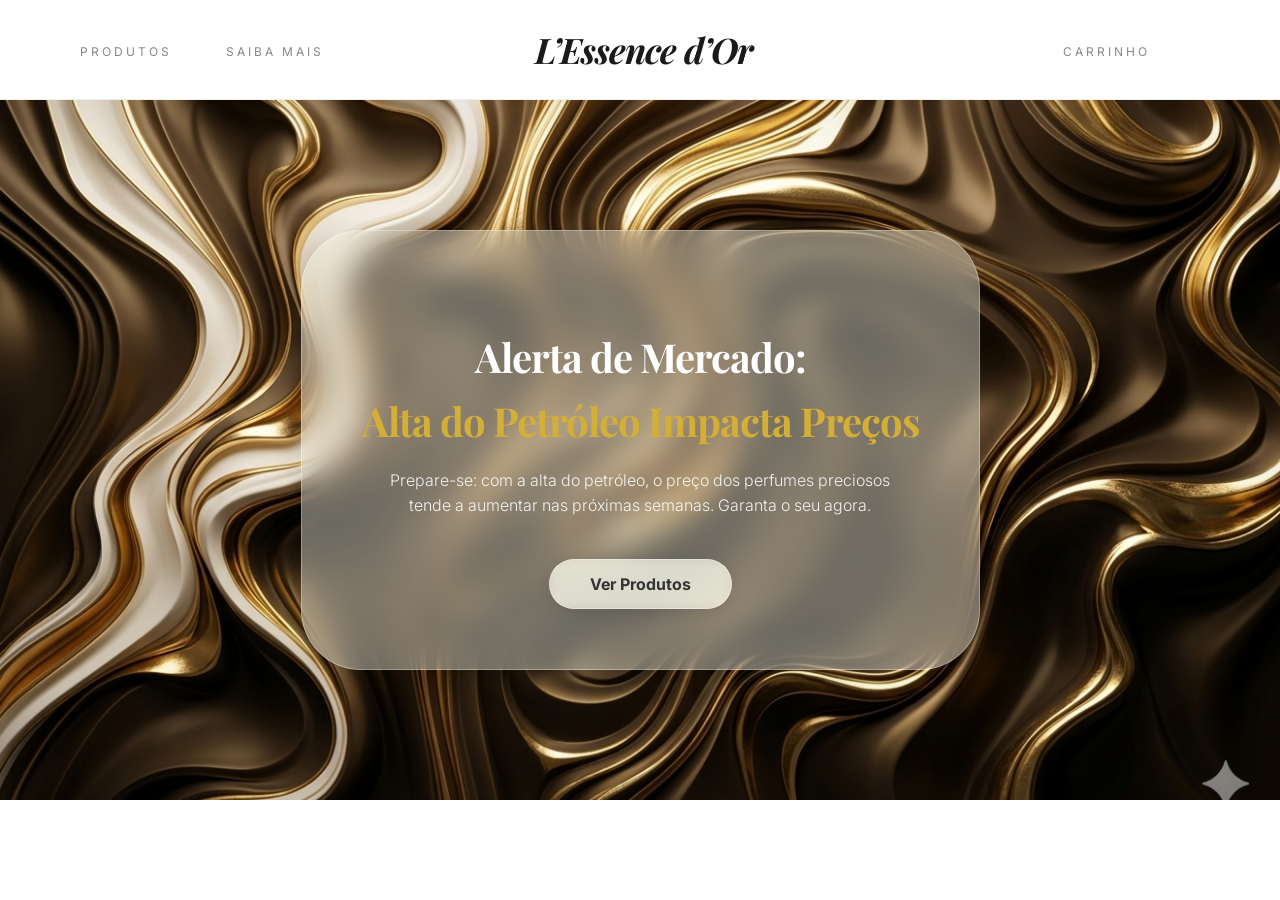
==== index.html @ 45d2a925 "first commit" ====
<!DOCTYPE html>
<html lang="en">
<head>
    <meta charset="UTF-8">
    <meta name="viewport" content="width=device-width, initial-scale=1.0">
    <title>Loja do Joao</title>
    <link rel="stylesheet" href="style.css">
    <link href="https://fonts.googleapis.com/css2?family=Playfair+Display:ital,wght@1,700&family=Inter:wght@300;400&display=swap" rel="stylesheet">
</head>
<body>
    <header class="cabecario">
    <nav class="menu">
        <a href="#">Produtos</a>
        <a href="#">Saiba Mais</a>
    </nav>

    <h1 class="titulo">L’Essence d’Or</h1>

    <nav class="menu">
        <a class="carrinho" href="#">Carrinho</a>
    </nav>
    
</header>

<section class="banner news-banner">
    <div class="news-window">
        <div class="news-content">
            <h2 class="news-title">Alerta de Mercado: <span class="highlight">Alta do Petróleo Impacta Preços</span></h2>
            <p class="news-text">
                Prepare-se: com a alta do petróleo, o preço dos perfumes preciosos tende a aumentar nas próximas semanas. Garanta o seu agora.
            </p>
        </div>
        
        <a href="#" class="btnBanner">Ver Produtos</a>
    </div>
</section>

</body>
</html>
---- style.css ----
* {
    box-sizing: border-box;
}

body {
    font-family: 'Inter', sans-serif;
    background-color: #fff; /* Fundo limpo */
    color: #333;
    margin: 0;
    padding: 0;
    width: 100%;
    
}

/*cabecario*/
.cabecario {
    display: flex;
    align-items: center;
    justify-content: space-between;
    padding: 0 80px; /* Aumentei um pouco o respiro */
    height: 100px; /* Um pouco mais alto para dar elegância */
    background-color: #fff;
    border-bottom: 1px solid #f0f0f0; /* Linha bem fininha e discreta */
}

.titulo {
    font-family: 'Playfair Display', serif;
    font-size: 2.2rem;
    font-weight: 700;
    font-style: italic;
    color: #1a1a1a;
    letter-spacing: -1px; /* Letras levemente mais juntas = mais moderno */
    margin-left: -150px;
}

.menu a {
    text-decoration: none;
    color: #888; /* Cinza mais suave */
    font-family: 'Inter', sans-serif;
    font-size: 0.75rem; /* Menor e mais delicado */
    text-transform: uppercase;
    letter-spacing: 3px; /* Espaçamento maior entre letras dá ar de marca premium */
    transition: color 0.3s ease;
    margin-right: 50px;
}


.menu a:hover {
    color: #d4af37; /* Dourado ao passar o mouse */
}
/*banner*/
.banner.news-banner {
    width: 100vw;
    max-width: 100%;
    overflow: hidden;
    height: 700px;
    background: url('./banner.png');
    background-repeat: no-repeat;
    background-size: cover;
    background-position: center;
    
    /* Centraliza a janela de vidro */
    display: flex;
    justify-content: center;
    align-items: center;
    padding: 0 50px;
    position: relative;
    box-shadow: inset 0 0 100px rgba(0,0,0,0.1);
    
}

.news-window {
    background: rgba(255, 255, 240, 0.4); /* Fundo bege suave e semi-transparente */
    backdrop-filter: blur(15px); /* O verdadeiro efeito de desfoque */
    -webkit-backdrop-filter: blur(15px); /* Suporte para Safari */
    border: 1px solid rgba(255, 255, 255, 0.3); /* Borda dourada/branca fininha */
    border-radius: 60px; /* Formato pílula grande */
    padding: 60px; /* Espaço interno generoso */
    max-width: 750px; /* Largura controlada */
    text-align: center;
    box-shadow: 0 8px 30px rgba(0, 0, 0, 0.1); /* Sombra suave para flutuar */
    
    /* Centraliza o conteúdo interno (texto e botão) */
    display: flex;
    flex-direction: column;
    align-items: center;
}

.news-content {
    /* max-width: 650px; -- Removido, controlado pela janela */
    text-align: center;
    color: white; /* Texto claro sobre o fundo desfocado */
    margin-bottom: 40px; /* Espaço menor até o botão */
    line-height: 1.6;
}
.news-title {
    font-family: 'Playfair Display', serif;
    font-size: 2.5rem;
    font-weight: 700;
    margin-bottom: 15px;
    letter-spacing: -1px;
}

.news-title .highlight {
    color: #d4af37;
    display: block;
}

.news-text {
    font-family: 'Inter', sans-serif;
    font-size: 1rem;
    color: rgba(255, 255, 255, 0.9); /* Branco mais forte para leitura */
    font-weight: 300;
    max-width: 500px;
    margin: 0 auto;
}
.btnBanner {
    /* Remova o margin-top fixo */
    min-width: 180px;
    text-align: center;
    padding: 14px 40px;
    text-decoration: none;
    font-size: 16px;
    cursor: pointer;
    transition: all 0.4s ease;
    
    /* Seu estilo de botão de vidro anterior, ajustado */
    background: rgba(255, 255, 240, 0.6); 
    backdrop-filter: blur(5px);
    -webkit-backdrop-filter: blur(5px);
    
    color: #333; /* Cor de texto escura para contraste */
    font-weight: bold;
    border: 1px solid rgba(255, 255, 255, 0.4);
    border-radius: 50px;
    box-shadow: 0 4px 15px rgba(0, 0, 0, 0.1);
}
.btnBanner:hover {
    background: linear-gradient(135deg, #d4af37, #b8860b);
    color: white;
    border-color: #d4af37;
    transform: translateY(-3px);
    box-shadow: 0 8px 20px rgba(0, 0, 0, 0.2);
}
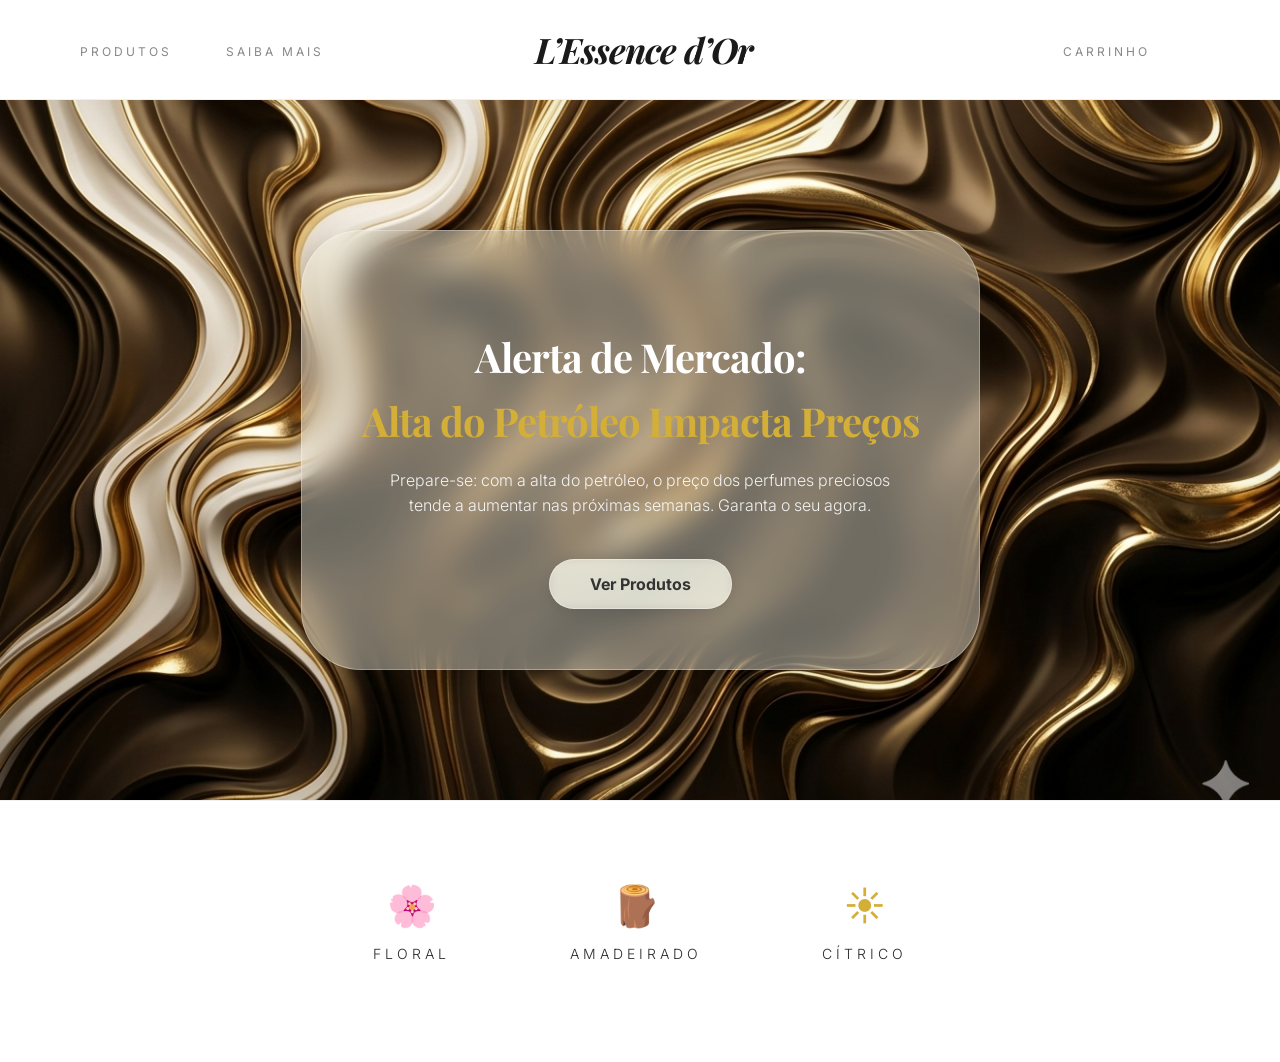
==== commit c9695402: "Adicionando Seções" ====
--- a/index.html
+++ b/index.html
@@ -35,5 +35,21 @@
     </div>
 </section>
 
+<section class="categorias">
+    <div class="categoria-item">
+        <span class="icone">🌸</span> <p>Floral</p>
+    </div>
+
+    <div class="categoria-item">
+        <span class="icone">🪵</span>
+        <p>Amadeirado</p>
+    </div>
+
+    <div class="categoria-item">
+        <span class="icone">☀️</span>
+        <p>Cítrico</p>
+    </div>
+</section>
+
 </body>
 </html>
--- a/style.css
+++ b/style.css
@@ -67,6 +67,7 @@
     position: relative;
     box-shadow: inset 0 0 100px rgba(0,0,0,0.1);
     
+    
 }
 
 .news-window {
@@ -141,4 +142,69 @@
     border-color: #d4af37;
     transform: translateY(-3px);
     box-shadow: 0 8px 20px rgba(0, 0, 0, 0.2);
+}
+
+/* categorias */
+
+.categorias {
+    display: flex;
+    justify-content: center; /* Centraliza os itens */
+    align-items: center;
+    gap: 120px; /* Espaço grande entre eles para dar ar premium */
+    padding: 80px 0;
+    background-color: #FFFFFF; /* Fundo bem escuro/marrom café igual da foto */
+    width: 100%;
+    border-top: 1px solid #f0f0f0;
+}
+
+.categoria-item {
+    text-align: center;
+    cursor: pointer;
+    transition: transform 0.3s ease;
+}
+
+.categoria-item:hover {
+    transform: translateY(-10px); /* Sobe um pouquinho no hover */
+}
+
+.icone {
+    font-size: 40px; /* Tamanho do ícone */
+    display: block;
+    margin-bottom: 15px;
+    filter: sepia(1) saturate(5) hue-rotate(10deg);
+    color: #d4af37;
+    filter: none; /* Truque para deixar emoji meio dourado */
+}
+
+.categoria-item p {
+    color: #2c2c2c;
+    text-transform: uppercase;
+    font-family: 'Inter', sans-serif;
+    font-size: 14px;
+    letter-spacing: 4px; /* Segredo do luxo de novo */
+    font-weight: 300;
+}
+
+/* Linha dourada embaixo do nome ao passar o mouse */
+.categoria-item p::after {
+    content: '';
+    display: block;
+    width: 0;
+    height: 1px;
+    background: #d4af37;
+    transition: width .3s;
+    margin: 5px auto 0;
+}
+
+.categoria-item:hover p::after {
+    width: 100%;
+}
+
+/* Efeito de hover */
+.categoria-item:hover {
+    transform: translateY(-5px);
+}
+
+.categoria-item:hover p {
+    color: #d4af37; /* Nome fica dourado no hover */
 }
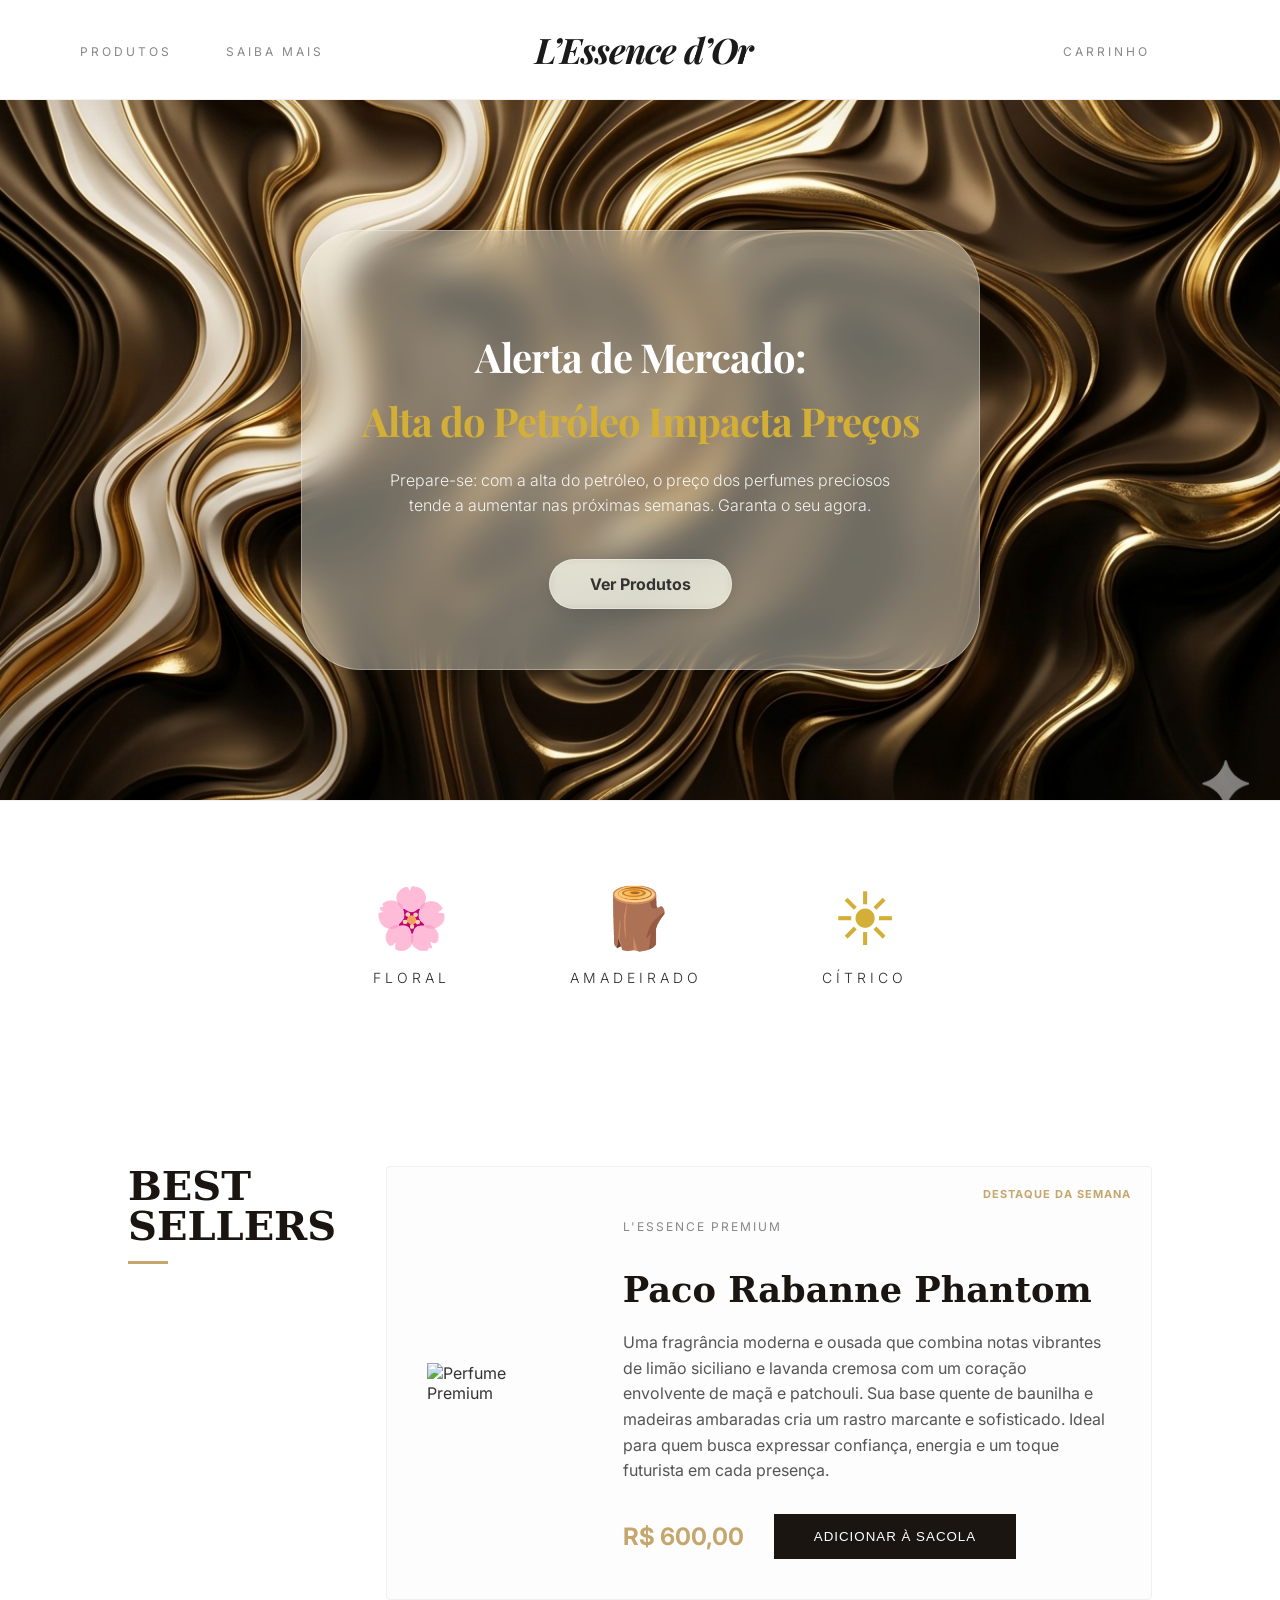
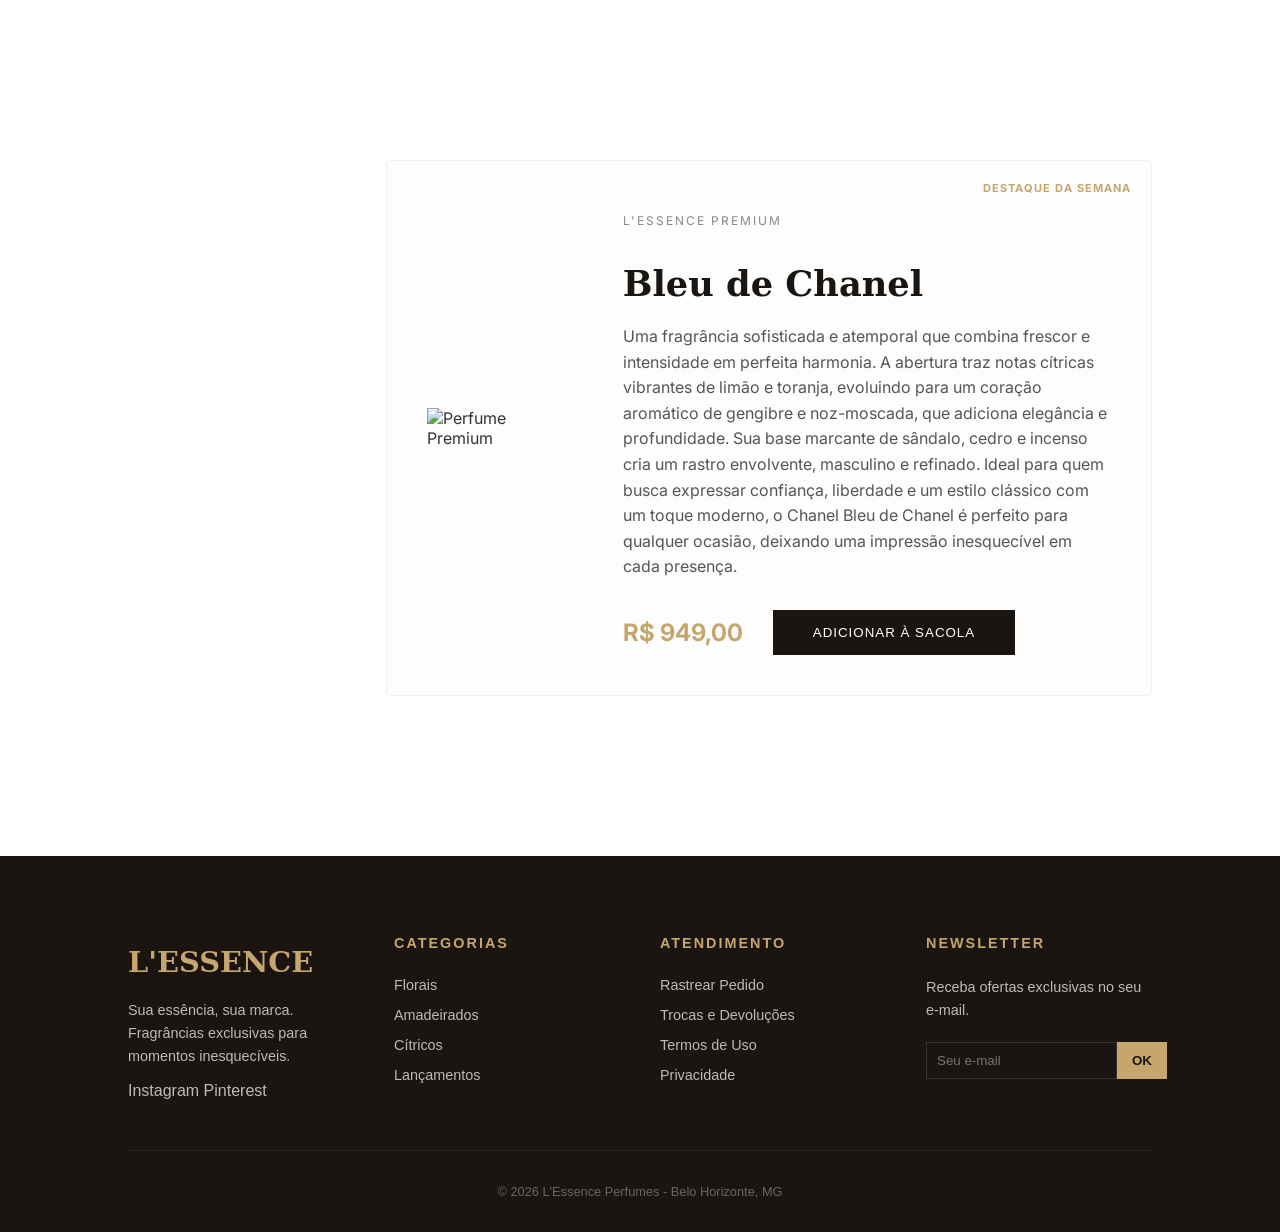
==== commit 2dd368d0: "Finalizando a pagina inicial" ====
--- a/index.html
+++ b/index.html
@@ -51,5 +51,110 @@
     </div>
 </section>
 
+<section class="best-sellers-wide">
+    <div class="title-container">
+        <h2>BEST<br>SELLERS</h2>
+        <div class="line"></div>
+    </div>
+
+    <div class="horizontal-card">
+        <span class="badge-wide">Destaque da Semana</span>
+        
+        <div class="card-content">
+            <div class="product-image-wide">
+                <img src="https://epocacosmeticos.vteximg.com.br/arquivos/ids/565010-800-800/_3349668614592_0065188737_0.jpg?v=638279671179330000" alt="Perfume Premium">
+            </div>
+
+            <div class="product-details">
+                <p class="brand">L'ESSENCE PREMIUM</p>
+                <h3 class="product-title">Paco Rabanne Phantom</h3>
+                <p class="description">
+                    Uma fragrância moderna e ousada que combina notas vibrantes de limão siciliano e lavanda cremosa com um coração envolvente de maçã e patchouli. Sua base quente de baunilha e madeiras ambaradas cria um rastro marcante e sofisticado. Ideal para quem busca expressar confiança, energia e um toque futurista em cada presença.
+                </p>
+                <div class="price-action">
+                    <span class="price-tag">R$ 600,00</span>
+                    <button class="btn-primary">Adicionar à Sacola</button>
+                </div>
+            </div>
+        </div>
+    </div>
+</section>
+
+<section class="best-sellers-wide">
+    <div class="title-container" style="visibility: hidden;">
+        <h2>BEST<br>SELLERS</h2>
+        <div class="line"></div>
+    </div>
+
+    <div class="horizontal-card">
+        <span class="badge-wide">Destaque da Semana</span>
+        
+        <div class="card-content">
+            <div class="product-image-wide">
+                <img src="https://www.chanel.com/images/t_one/w_0.51,h_0.51,c_crop/q_auto:good,f_autoplus,fl_lossy,dpr_1.1/w_1240/bleu-de-chanel-eau-de-toilette-spray-1-7fl-oz--packshot-default-107450-9564892889118.jpg" alt="Perfume Premium">
+            </div>
+
+            <div class="product-details">
+                <p class="brand">L'ESSENCE PREMIUM</p>
+                <h3 class="product-title">Bleu de Chanel</h3>
+                <p class="description">
+                    Uma fragrância sofisticada e atemporal que combina frescor e intensidade em perfeita harmonia. A abertura traz notas cítricas vibrantes de limão e toranja, evoluindo para um coração aromático de gengibre e noz-moscada, que adiciona elegância e profundidade. Sua base marcante de sândalo, cedro e incenso cria um rastro envolvente, masculino e refinado.
+
+                    Ideal para quem busca expressar confiança, liberdade e um estilo clássico com um toque moderno, o Chanel Bleu de Chanel é perfeito para qualquer ocasião, deixando uma impressão inesquecível em cada presença.
+                </p>
+                <div class="price-action">
+                    <span class="price-tag">R$ 949,00</span>
+                    <button class="btn-primary">Adicionar à Sacola</button>
+                </div>
+            </div>
+        </div>
+    </div>
+</section>
+<footer class="main-footer">
+    <div class="footer-container">
+        <div class="footer-col">
+            <h3 class="footer-logo">L'ESSENCE</h3>
+            <p>Sua essência, sua marca. Fragrâncias exclusivas para momentos inesquecíveis.</p>
+            <div class="social-links">
+                <a href="#">Instagram</a>
+                <a href="#">Pinterest</a>
+            </div>
+        </div>
+
+        <div class="footer-col">
+            <h4>Categorias</h4>
+            <ul>
+                <li><a href="#">Florais</a></li>
+                <li><a href="#">Amadeirados</a></li>
+                <li><a href="#">Cítricos</a></li>
+                <li><a href="#">Lançamentos</a></li>
+            </ul>
+        </div>
+
+        <div class="footer-col">
+            <h4>Atendimento</h4>
+            <ul>
+                <li><a href="#">Rastrear Pedido</a></li>
+                <li><a href="#">Trocas e Devoluções</a></li>
+                <li><a href="#">Termos de Uso</a></li>
+                <li><a href="#">Privacidade</a></li>
+            </ul>
+        </div>
+
+        <div class="footer-col">
+            <h4>Newsletter</h4>
+            <p>Receba ofertas exclusivas no seu e-mail.</p>
+            <div class="footer-subscribe">
+                <input type="email" placeholder="Seu e-mail">
+                <button>OK</button>
+            </div>
+        </div>
+    </div>
+
+    <div class="footer-bottom">
+        <p>&copy; 2026 L'Essence Perfumes - Belo Horizonte, MG</p>
+    </div>
+</footer>
+
 </body>
 </html>
--- a/style.css
+++ b/style.css
@@ -168,7 +168,7 @@
 }
 
 .icone {
-    font-size: 40px; /* Tamanho do ícone */
+    font-size: 60px; /* Tamanho do ícone */
     display: block;
     margin-bottom: 15px;
     filter: sepia(1) saturate(5) hue-rotate(10deg);
@@ -207,4 +207,263 @@
 
 .categoria-item:hover p {
     color: #d4af37; /* Nome fica dourado no hover */
+}
+/*cards*/
+.best-sellers-wide {
+    display: flex;
+    align-items: flex-start;
+    padding: 80px 10%;
+    gap: 50px;
+    background-color: #fff;
+}
+
+/* Título na Esquerda */
+.title-container h2 {
+    font-family: 'Serif', serif;
+    font-size: 2.5rem;
+    line-height: 1;
+    color: #1a1510;
+    margin: 0;
+}
+
+.line {
+    width: 40px;
+    height: 3px;
+    background: #c5a66d;
+    margin-top: 15px;
+}
+
+/* Card Horizontal */
+.horizontal-card {
+    flex: 1;
+    background: #fdfdfd;
+    border: 1px solid #f0f0f0;
+    position: relative;
+    border-radius: 4px;
+    transition: transform 0.4s ease;
+}
+
+.horizontal-card:hover {
+    transform: scale(1.01);
+    box-shadow: 0 20px 40px rgba(0,0,0,0.05);
+}
+
+.card-content {
+    display: flex;
+    align-items: center;
+    padding: 40px;
+}
+
+.badge-wide {
+    position: absolute;
+    top: 20px;
+    right: 20px;
+    font-size: 11px;
+    letter-spacing: 1px;
+    text-transform: uppercase;
+    color: #c5a66d;
+    font-weight: bold;
+}
+
+.product-image-wide img {
+    width: 350px;
+    height: auto;
+    object-fit: contain;
+}
+
+.product-details {
+    padding-left: 50px;
+    text-align: left;
+}
+
+.brand {
+    font-size: 12px;
+    letter-spacing: 2px;
+    color: #888;
+    margin-bottom: 10px;
+}
+
+.product-title {
+    font-family: 'Serif', serif;
+    font-size: 2.2rem;
+    margin-bottom: 20px;
+    color: #1a1510;
+}
+
+.description {
+    font-size: 1rem;
+    color: #555;
+    line-height: 1.6;
+    margin-bottom: 30px;
+    max-width: 500px;
+}
+
+.price-action {
+    display: flex;
+    align-items: center;
+    gap: 30px;
+}
+
+.price-tag {
+    font-size: 1.5rem;
+    font-weight: bold;
+    color: #c5a66d;
+}
+
+.btn-primary {
+    background: #1a1510;
+    color: #fff;
+    padding: 15px 40px;
+    border: none;
+    cursor: pointer;
+    text-transform: uppercase;
+    letter-spacing: 1px;
+    transition: 0.3s;
+}
+
+.btn-primary:hover {
+    background: #c5a66d;
+}
+
+/* Responsividade Básica */
+@media (max-width: 992px) {
+    .best-sellers-wide {
+        flex-direction: column;
+    }
+    .card-content {
+        flex-direction: column;
+        text-align: center;
+    }
+    .product-details {
+        padding-left: 0;
+        margin-top: 30px;
+    }
+    .price-action {
+        justify-content: center;
+    }
+}
+
+.best-sellers-wide-second{
+    display: flex;
+    align-items: flex-start;
+    padding: 80px 10%;
+    gap: 50px;
+    background-color: #fff;
+    
+    
+}
+.horizontal-card-second {
+    width: 100%;
+    background: #fdfdfd;
+    border: 1px solid #f0f0f0;
+    position: relative;
+    border-radius: 4px;
+    transition: transform 0.4s ease;
+}
+/*RODAPÉ*/
+.main-footer {
+    background-color: #1a1510;
+    color: #fff;
+    padding: 60px 10% 20px 10%;
+    margin-top: 80px;
+    font-family: Arial, sans-serif;
+}
+
+.footer-container {
+    display: flex;
+    justify-content: space-between;
+    gap: 40px;
+    flex-wrap: wrap;
+}
+
+.footer-col {
+    flex: 1;
+    min-width: 200px;
+}
+
+.footer-logo {
+    font-family: 'Serif', serif;
+    font-size: 1.8rem;
+    color: #c5a66d; /* Dourado */
+    margin-bottom: 20px;
+}
+
+.footer-col h4 {
+    color: #c5a66d;
+    text-transform: uppercase;
+    font-size: 0.9rem;
+    letter-spacing: 2px;
+    margin-bottom: 25px;
+}
+
+.footer-col p {
+    font-size: 0.9rem;
+    line-height: 1.6;
+    color: #bbb;
+}
+
+.footer-col ul {
+    list-style: none;
+    padding: 0;
+}
+
+.footer-col ul li {
+    margin-bottom: 12px;
+}
+
+.footer-col ul li a {
+    color: #bbb;
+    text-decoration: none;
+    font-size: 0.9rem;
+    transition: 0.3s;
+}
+
+.footer-col ul li a:hover {
+    color: #c5a66d;
+    padding-left: 5px;
+}
+
+/* Newsletter Input */
+.footer-subscribe {
+    display: flex;
+    margin-top: 20px;
+}
+
+.footer-subscribe input {
+    background: transparent;
+    border: 1px solid #333;
+    padding: 10px;
+    color: #fff;
+    flex: 1;
+}
+
+.footer-subscribe button {
+    background: #c5a66d;
+    border: none;
+    color: #1a1510;
+    padding: 0 15px;
+    cursor: pointer;
+    font-weight: bold;
+}
+
+
+.footer-bottom {
+    border-top: 1px solid #222;
+    margin-top: 50px;
+    padding-top: 20px;
+    text-align: center;
+    font-size: 0.8rem;
+    color: #666;
+}
+
+.footer-col a {
+    color: #bbb; /* Ou a cor que você preferir (ex: white) */
+    text-decoration: none;
+    transition: 0.3s;
+}
+.footer-col a:visited {
+    color: #bbb;
+}
+.footer-col a:hover {
+    color: #c5a66d; /* Dourado para combinar com o logo */
 }
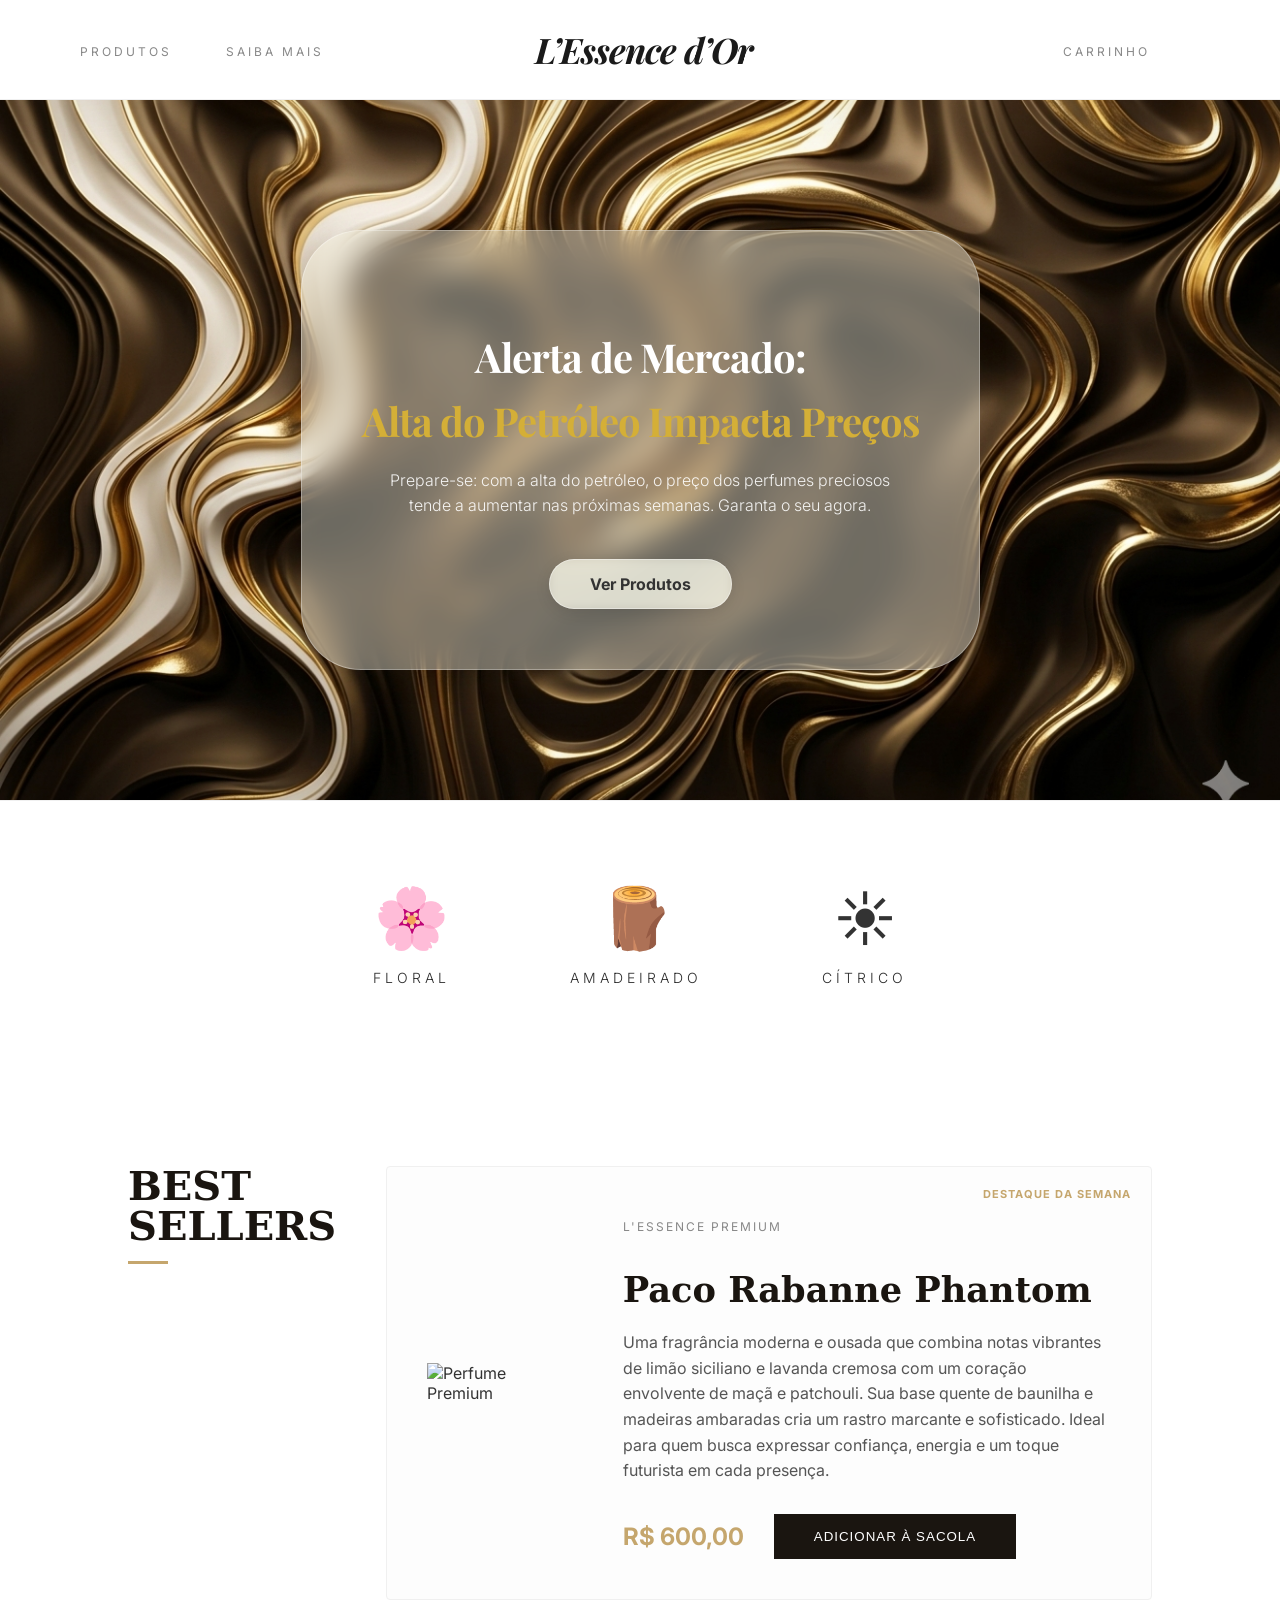
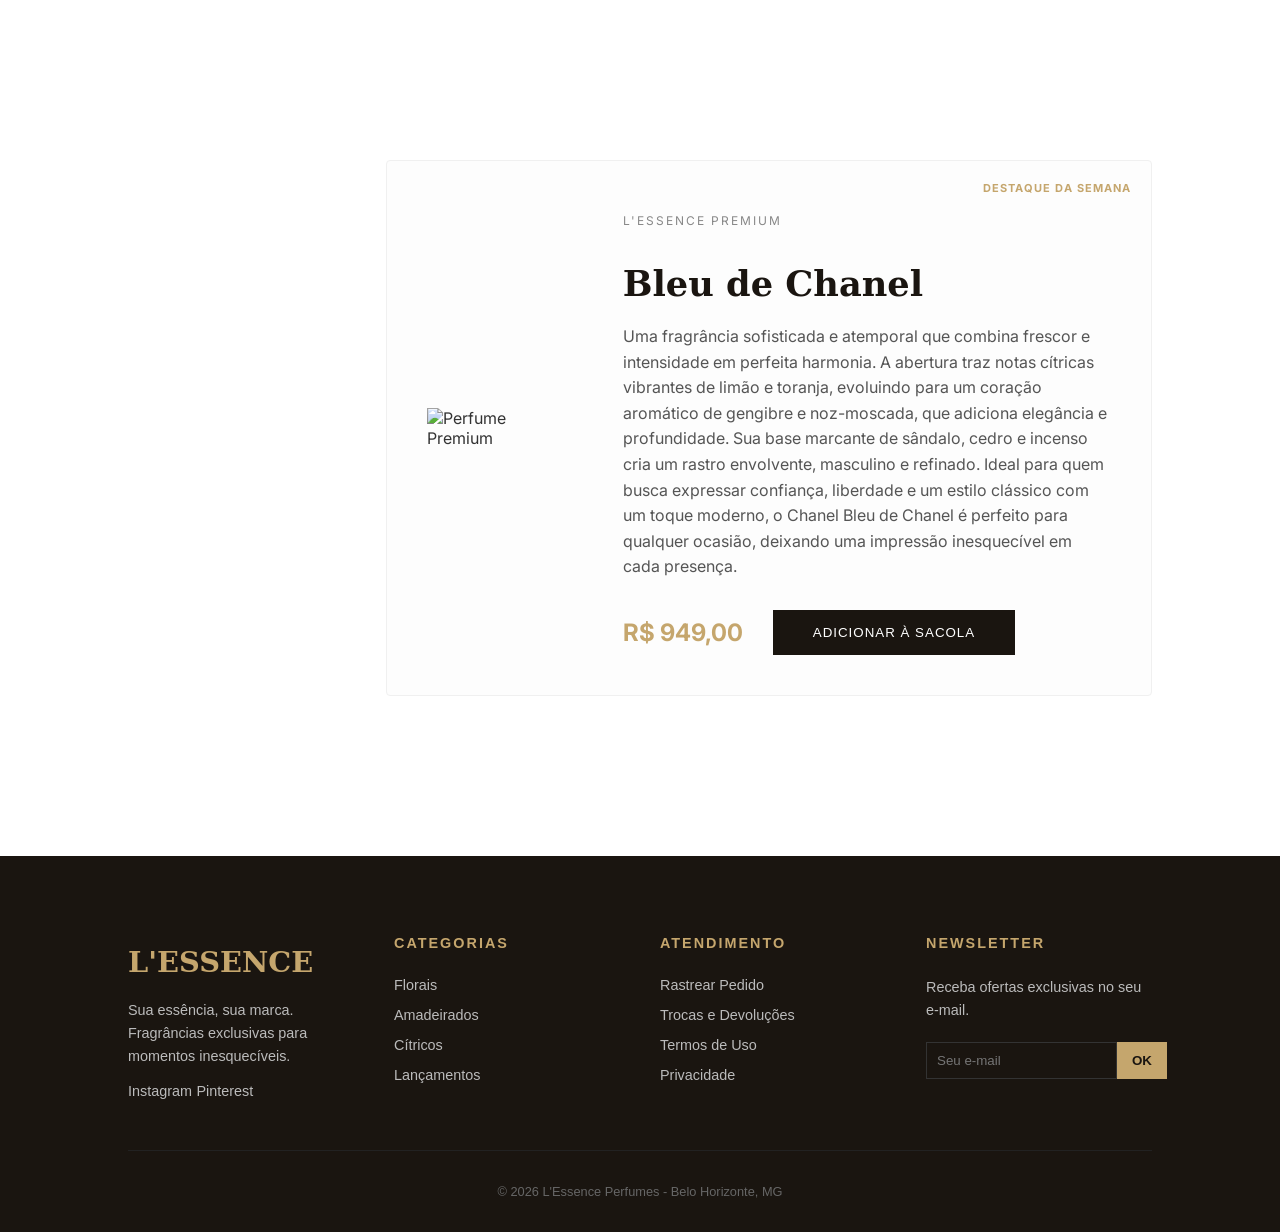
==== commit 05882e73: "Pagina de produtos" ====
--- a/index.html
+++ b/index.html
@@ -10,11 +10,11 @@
 <body>
     <header class="cabecario">
     <nav class="menu">
-        <a href="#">Produtos</a>
+        <a href="pages/produtos.html">Produtos</a>
         <a href="#">Saiba Mais</a>
     </nav>
 
-    <h1 class="titulo">L’Essence d’Or</h1>
+    <h1 class="titulo" href="/index.html">L’Essence d’Or</h1>
 
     <nav class="menu">
         <a class="carrinho" href="#">Carrinho</a>
@@ -31,24 +31,24 @@
             </p>
         </div>
         
-        <a href="#" class="btnBanner">Ver Produtos</a>
+        <a href="pages/produtos.html" class="btnBanner">Ver Produtos</a>
     </div>
 </section>
 
 <section class="categorias">
-    <div class="categoria-item">
+    <a class="categoria-item" href="pages/produtos.html">
         <span class="icone">🌸</span> <p>Floral</p>
-    </div>
+    </a>
 
-    <div class="categoria-item">
+    <a class="categoria-item" href="pages/produtos.html">
         <span class="icone">🪵</span>
         <p>Amadeirado</p>
-    </div>
+    </a>
 
-    <div class="categoria-item">
+    <a class="categoria-item" href="pages/produtos.html" >
         <span class="icone">☀️</span>
         <p>Cítrico</p>
-    </div>
+    </a>
 </section>
 
 <section class="best-sellers-wide">
--- a/style.css
+++ b/style.css
@@ -1,26 +1,31 @@
+/* ============================================
+   RESET & BASE
+   ============================================ */
 * {
     box-sizing: border-box;
 }
 
 body {
     font-family: 'Inter', sans-serif;
-    background-color: #fff; /* Fundo limpo */
+    background-color: #fff;
     color: #333;
     margin: 0;
     padding: 0;
     width: 100%;
-    
-}
-
-/*cabecario*/
+}
+
+
+/* ============================================
+   CABEÇÁRIO
+   ============================================ */
 .cabecario {
     display: flex;
     align-items: center;
     justify-content: space-between;
-    padding: 0 80px; /* Aumentei um pouco o respiro */
-    height: 100px; /* Um pouco mais alto para dar elegância */
+    padding: 0 80px;
+    height: 100px;
     background-color: #fff;
-    border-bottom: 1px solid #f0f0f0; /* Linha bem fininha e discreta */
+    border-bottom: 1px solid #f0f0f0;
 }
 
 .titulo {
@@ -29,71 +34,65 @@
     font-weight: 700;
     font-style: italic;
     color: #1a1a1a;
-    letter-spacing: -1px; /* Letras levemente mais juntas = mais moderno */
+    letter-spacing: -1px;
     margin-left: -150px;
 }
 
 .menu a {
     text-decoration: none;
-    color: #888; /* Cinza mais suave */
+    color: #888;
     font-family: 'Inter', sans-serif;
-    font-size: 0.75rem; /* Menor e mais delicado */
+    font-size: 0.75rem;
     text-transform: uppercase;
-    letter-spacing: 3px; /* Espaçamento maior entre letras dá ar de marca premium */
+    letter-spacing: 3px;
     transition: color 0.3s ease;
     margin-right: 50px;
 }
 
-
 .menu a:hover {
-    color: #d4af37; /* Dourado ao passar o mouse */
-}
-/*banner*/
+    color: #d4af37;
+}
+
+
+/* ============================================
+   BANNER
+   ============================================ */
 .banner.news-banner {
     width: 100vw;
     max-width: 100%;
     overflow: hidden;
     height: 700px;
-    background: url('./banner.png');
-    background-repeat: no-repeat;
-    background-size: cover;
-    background-position: center;
-    
-    /* Centraliza a janela de vidro */
+    background: url('./fotos/banner.png') no-repeat center / cover;
     display: flex;
     justify-content: center;
     align-items: center;
     padding: 0 50px;
     position: relative;
-    box-shadow: inset 0 0 100px rgba(0,0,0,0.1);
-    
-    
+    box-shadow: inset 0 0 100px rgba(0, 0, 0, 0.1);
 }
 
 .news-window {
-    background: rgba(255, 255, 240, 0.4); /* Fundo bege suave e semi-transparente */
-    backdrop-filter: blur(15px); /* O verdadeiro efeito de desfoque */
-    -webkit-backdrop-filter: blur(15px); /* Suporte para Safari */
-    border: 1px solid rgba(255, 255, 255, 0.3); /* Borda dourada/branca fininha */
-    border-radius: 60px; /* Formato pílula grande */
-    padding: 60px; /* Espaço interno generoso */
-    max-width: 750px; /* Largura controlada */
+    background: rgba(255, 255, 240, 0.4);
+    backdrop-filter: blur(15px);
+    -webkit-backdrop-filter: blur(15px);
+    border: 1px solid rgba(255, 255, 255, 0.3);
+    border-radius: 60px;
+    padding: 60px;
+    max-width: 750px;
+    display: flex;
+    flex-direction: column;
+    align-items: center;
     text-align: center;
-    box-shadow: 0 8px 30px rgba(0, 0, 0, 0.1); /* Sombra suave para flutuar */
-    
-    /* Centraliza o conteúdo interno (texto e botão) */
-    display: flex;
-    flex-direction: column;
-    align-items: center;
+    box-shadow: 0 8px 30px rgba(0, 0, 0, 0.1);
 }
 
 .news-content {
-    /* max-width: 650px; -- Removido, controlado pela janela */
     text-align: center;
-    color: white; /* Texto claro sobre o fundo desfocado */
-    margin-bottom: 40px; /* Espaço menor até o botão */
+    color: white;
+    margin-bottom: 40px;
     line-height: 1.6;
 }
+
 .news-title {
     font-family: 'Playfair Display', serif;
     font-size: 2.5rem;
@@ -110,32 +109,30 @@
 .news-text {
     font-family: 'Inter', sans-serif;
     font-size: 1rem;
-    color: rgba(255, 255, 255, 0.9); /* Branco mais forte para leitura */
+    color: rgba(255, 255, 255, 0.9);
     font-weight: 300;
     max-width: 500px;
     margin: 0 auto;
 }
+
 .btnBanner {
-    /* Remova o margin-top fixo */
     min-width: 180px;
     text-align: center;
     padding: 14px 40px;
     text-decoration: none;
     font-size: 16px;
+    font-weight: bold;
     cursor: pointer;
     transition: all 0.4s ease;
-    
-    /* Seu estilo de botão de vidro anterior, ajustado */
-    background: rgba(255, 255, 240, 0.6); 
+    background: rgba(255, 255, 240, 0.6);
     backdrop-filter: blur(5px);
     -webkit-backdrop-filter: blur(5px);
-    
-    color: #333; /* Cor de texto escura para contraste */
-    font-weight: bold;
+    color: #333;
     border: 1px solid rgba(255, 255, 255, 0.4);
     border-radius: 50px;
     box-shadow: 0 4px 15px rgba(0, 0, 0, 0.1);
 }
+
 .btnBanner:hover {
     background: linear-gradient(135deg, #d4af37, #b8860b);
     color: white;
@@ -144,15 +141,17 @@
     box-shadow: 0 8px 20px rgba(0, 0, 0, 0.2);
 }
 
-/* categorias */
-
+
+/* ============================================
+   CATEGORIAS
+   ============================================ */
 .categorias {
     display: flex;
-    justify-content: center; /* Centraliza os itens */
-    align-items: center;
-    gap: 120px; /* Espaço grande entre eles para dar ar premium */
+    justify-content: center;
+    align-items: center;
+    gap: 120px;
     padding: 80px 0;
-    background-color: #FFFFFF; /* Fundo bem escuro/marrom café igual da foto */
+    background-color: #fff;
     width: 100%;
     border-top: 1px solid #f0f0f0;
 }
@@ -161,19 +160,22 @@
     text-align: center;
     cursor: pointer;
     transition: transform 0.3s ease;
+    text-decoration: none;
+    color: inherit;
 }
 
 .categoria-item:hover {
-    transform: translateY(-10px); /* Sobe um pouquinho no hover */
+    transform: translateY(-5px);
+}
+
+.categoria-item:hover p {
+    color: #d4af37;
 }
 
 .icone {
-    font-size: 60px; /* Tamanho do ícone */
+    font-size: 60px;
     display: block;
     margin-bottom: 15px;
-    filter: sepia(1) saturate(5) hue-rotate(10deg);
-    color: #d4af37;
-    filter: none; /* Truque para deixar emoji meio dourado */
 }
 
 .categoria-item p {
@@ -181,18 +183,17 @@
     text-transform: uppercase;
     font-family: 'Inter', sans-serif;
     font-size: 14px;
-    letter-spacing: 4px; /* Segredo do luxo de novo */
+    letter-spacing: 4px;
     font-weight: 300;
 }
 
-/* Linha dourada embaixo do nome ao passar o mouse */
 .categoria-item p::after {
     content: '';
     display: block;
     width: 0;
     height: 1px;
     background: #d4af37;
-    transition: width .3s;
+    transition: width 0.3s;
     margin: 5px auto 0;
 }
 
@@ -200,15 +201,10 @@
     width: 100%;
 }
 
-/* Efeito de hover */
-.categoria-item:hover {
-    transform: translateY(-5px);
-}
-
-.categoria-item:hover p {
-    color: #d4af37; /* Nome fica dourado no hover */
-}
-/*cards*/
+
+/* ============================================
+   CARDS / BEST SELLERS
+   ============================================ */
 .best-sellers-wide {
     display: flex;
     align-items: flex-start;
@@ -217,7 +213,6 @@
     background-color: #fff;
 }
 
-/* Título na Esquerda */
 .title-container h2 {
     font-family: 'Serif', serif;
     font-size: 2.5rem;
@@ -233,7 +228,6 @@
     margin-top: 15px;
 }
 
-/* Card Horizontal */
 .horizontal-card {
     flex: 1;
     background: #fdfdfd;
@@ -245,7 +239,7 @@
 
 .horizontal-card:hover {
     transform: scale(1.01);
-    box-shadow: 0 20px 40px rgba(0,0,0,0.05);
+    box-shadow: 0 20px 40px rgba(0, 0, 0, 0.05);
 }
 
 .card-content {
@@ -318,49 +312,37 @@
     cursor: pointer;
     text-transform: uppercase;
     letter-spacing: 1px;
-    transition: 0.3s;
+    transition: background 0.3s;
 }
 
 .btn-primary:hover {
     background: #c5a66d;
 }
 
-/* Responsividade Básica */
 @media (max-width: 992px) {
     .best-sellers-wide {
         flex-direction: column;
     }
+
     .card-content {
         flex-direction: column;
         text-align: center;
     }
+
     .product-details {
         padding-left: 0;
         margin-top: 30px;
     }
+
     .price-action {
         justify-content: center;
     }
 }
 
-.best-sellers-wide-second{
-    display: flex;
-    align-items: flex-start;
-    padding: 80px 10%;
-    gap: 50px;
-    background-color: #fff;
-    
-    
-}
-.horizontal-card-second {
-    width: 100%;
-    background: #fdfdfd;
-    border: 1px solid #f0f0f0;
-    position: relative;
-    border-radius: 4px;
-    transition: transform 0.4s ease;
-}
-/*RODAPÉ*/
+
+/* ============================================
+   RODAPÉ
+   ============================================ */
 .main-footer {
     background-color: #1a1510;
     color: #fff;
@@ -384,7 +366,7 @@
 .footer-logo {
     font-family: 'Serif', serif;
     font-size: 1.8rem;
-    color: #c5a66d; /* Dourado */
+    color: #c5a66d;
     margin-bottom: 20px;
 }
 
@@ -411,19 +393,20 @@
     margin-bottom: 12px;
 }
 
-.footer-col ul li a {
+.footer-col ul li a,
+.footer-col a {
     color: #bbb;
     text-decoration: none;
     font-size: 0.9rem;
-    transition: 0.3s;
-}
-
-.footer-col ul li a:hover {
+    transition: color 0.3s, padding-left 0.3s;
+}
+
+.footer-col ul li a:hover,
+.footer-col a:hover {
     color: #c5a66d;
     padding-left: 5px;
 }
 
-/* Newsletter Input */
 .footer-subscribe {
     display: flex;
     margin-top: 20px;
@@ -446,7 +429,6 @@
     font-weight: bold;
 }
 
-
 .footer-bottom {
     border-top: 1px solid #222;
     margin-top: 50px;
@@ -454,16 +436,4 @@
     text-align: center;
     font-size: 0.8rem;
     color: #666;
-}
-
-.footer-col a {
-    color: #bbb; /* Ou a cor que você preferir (ex: white) */
-    text-decoration: none;
-    transition: 0.3s;
-}
-.footer-col a:visited {
-    color: #bbb;
-}
-.footer-col a:hover {
-    color: #c5a66d; /* Dourado para combinar com o logo */
 }
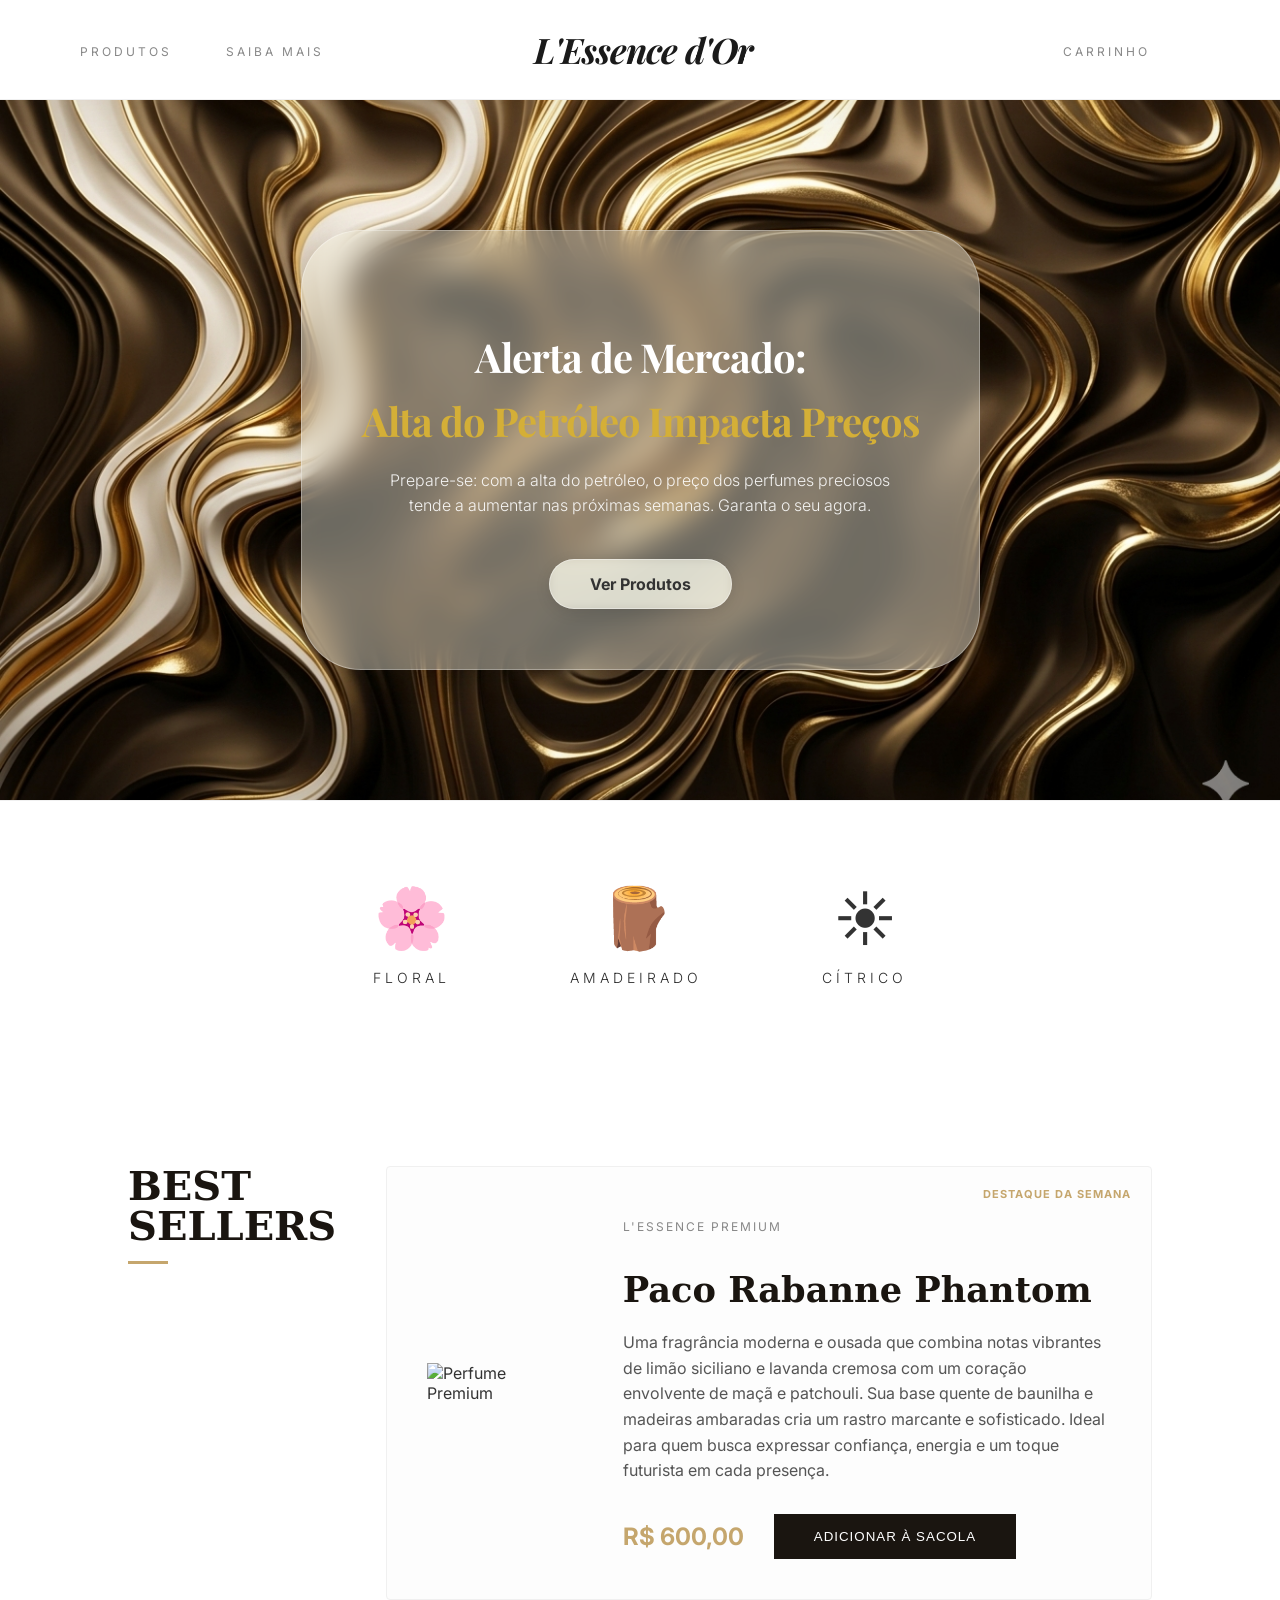
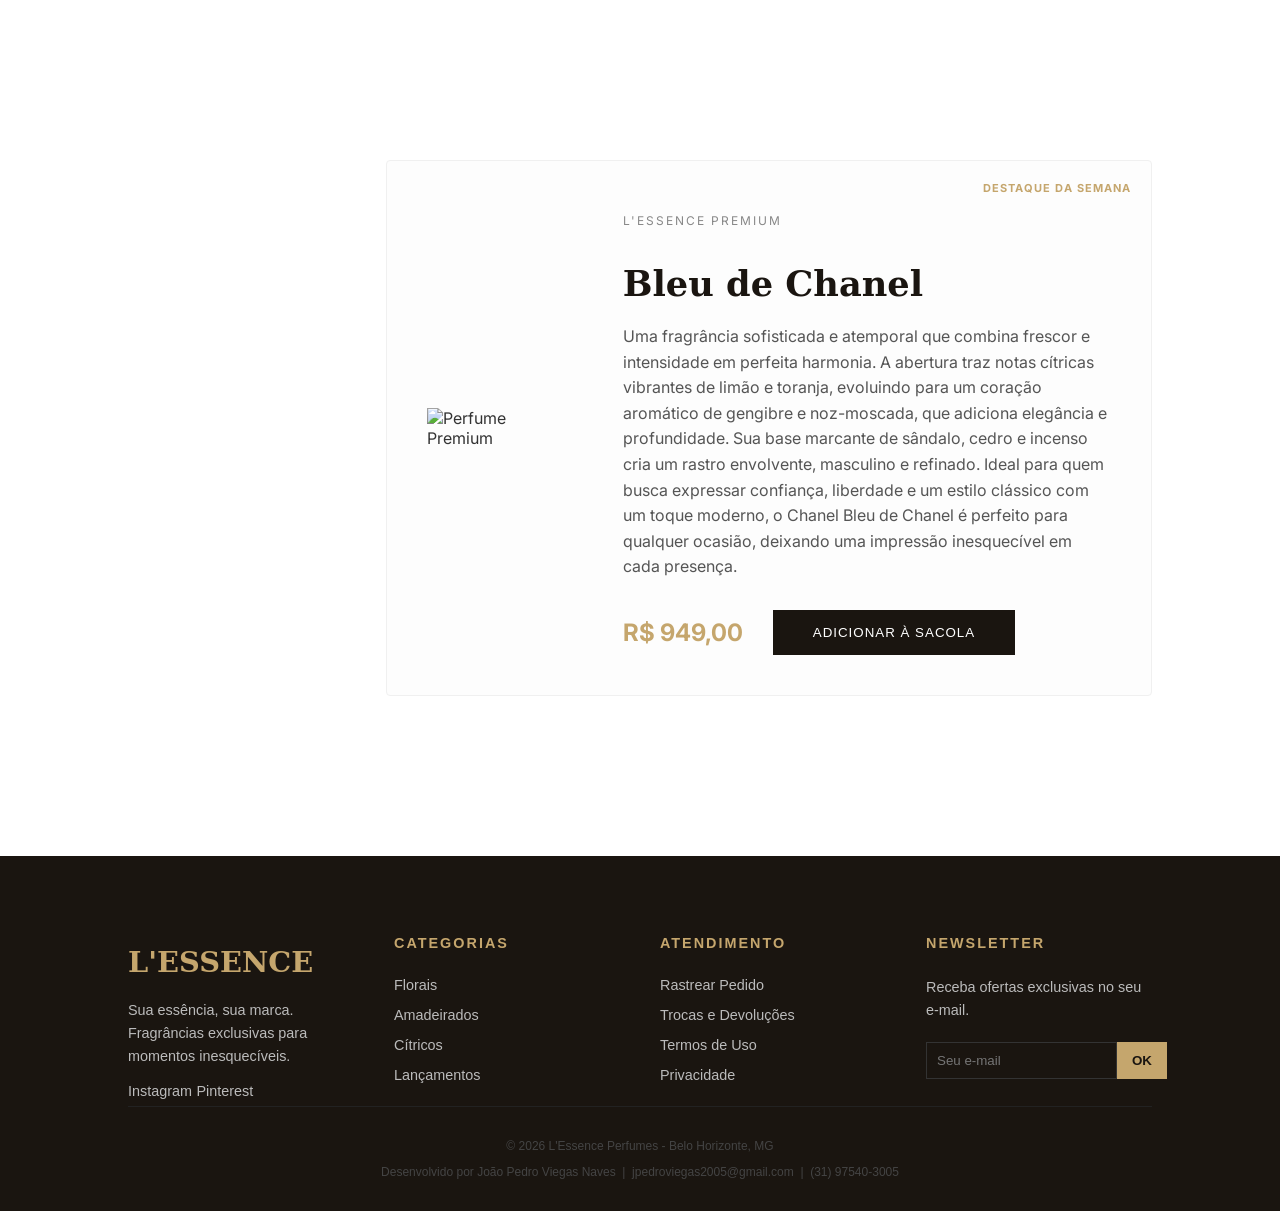
==== commit 48a423b2: "Lógica do carrinho sem JS" ====
--- a/index.html
+++ b/index.html
@@ -8,20 +8,22 @@
     <link href="https://fonts.googleapis.com/css2?family=Playfair+Display:ital,wght@1,700&family=Inter:wght@300;400&display=swap" rel="stylesheet">
 </head>
 <body>
+    <!-- ===== CABECARIO ===== -->
     <header class="cabecario">
     <nav class="menu">
         <a href="pages/produtos.html">Produtos</a>
-        <a href="#">Saiba Mais</a>
+        <a href="pages/saibaMais.html">Saiba Mais</a>
     </nav>
 
-    <h1 class="titulo" href="/index.html">L’Essence d’Or</h1>
-
+    <a href="index.html" style="text-decoration: none;">
+        <h1 class="titulo">L'Essence d'Or</h1>
+    </a>
     <nav class="menu">
         <a class="carrinho" href="#">Carrinho</a>
     </nav>
     
 </header>
-
+<!-- ===== BANNER/NOTICIA ===== -->
 <section class="banner news-banner">
     <div class="news-window">
         <div class="news-content">
@@ -34,7 +36,7 @@
         <a href="pages/produtos.html" class="btnBanner">Ver Produtos</a>
     </div>
 </section>
-
+<!-- ===== CATEGORIAS ===== -->
 <section class="categorias">
     <a class="categoria-item" href="pages/produtos.html">
         <span class="icone">🌸</span> <p>Floral</p>
@@ -73,13 +75,13 @@
                 </p>
                 <div class="price-action">
                     <span class="price-tag">R$ 600,00</span>
-                    <button class="btn-primary">Adicionar à Sacola</button>
+                    <button class="btn-primary" onclick="window.location.href='pages/produtos.html'">Adicionar à Sacola</button>
                 </div>
             </div>
         </div>
     </div>
 </section>
-
+<!-- ===== BEST-SALERS ===== -->
 <section class="best-sellers-wide">
     <div class="title-container" style="visibility: hidden;">
         <h2>BEST<br>SELLERS</h2>
@@ -104,12 +106,13 @@
                 </p>
                 <div class="price-action">
                     <span class="price-tag">R$ 949,00</span>
-                    <button class="btn-primary">Adicionar à Sacola</button>
+                    <button class="btn-primary" onclick="window.location.href='pages/produtos.html'">Adicionar à Sacola</button>
                 </div>
             </div>
         </div>
     </div>
 </section>
+<!-- ===== RODAPÉ ===== -->
 <footer class="main-footer">
     <div class="footer-container">
         <div class="footer-col">
@@ -152,8 +155,9 @@
     </div>
 
     <div class="footer-bottom">
-        <p>&copy; 2026 L'Essence Perfumes - Belo Horizonte, MG</p>
-    </div>
+            <p>&copy; 2026 L'Essence Perfumes - Belo Horizonte, MG</p>
+            <p>Desenvolvido por João Pedro Viegas Naves &nbsp;|&nbsp; jpedroviegas2005@gmail.com &nbsp;|&nbsp; (31) 97540-3005</p>
+        </div>
 </footer>
 
 </body>
--- a/style.css
+++ b/style.css
@@ -436,4 +436,7 @@
     text-align: center;
     font-size: 0.8rem;
     color: #666;
+    margin-top: 6px;
+    font-size: 0.75rem;
+    color: #444;
 }
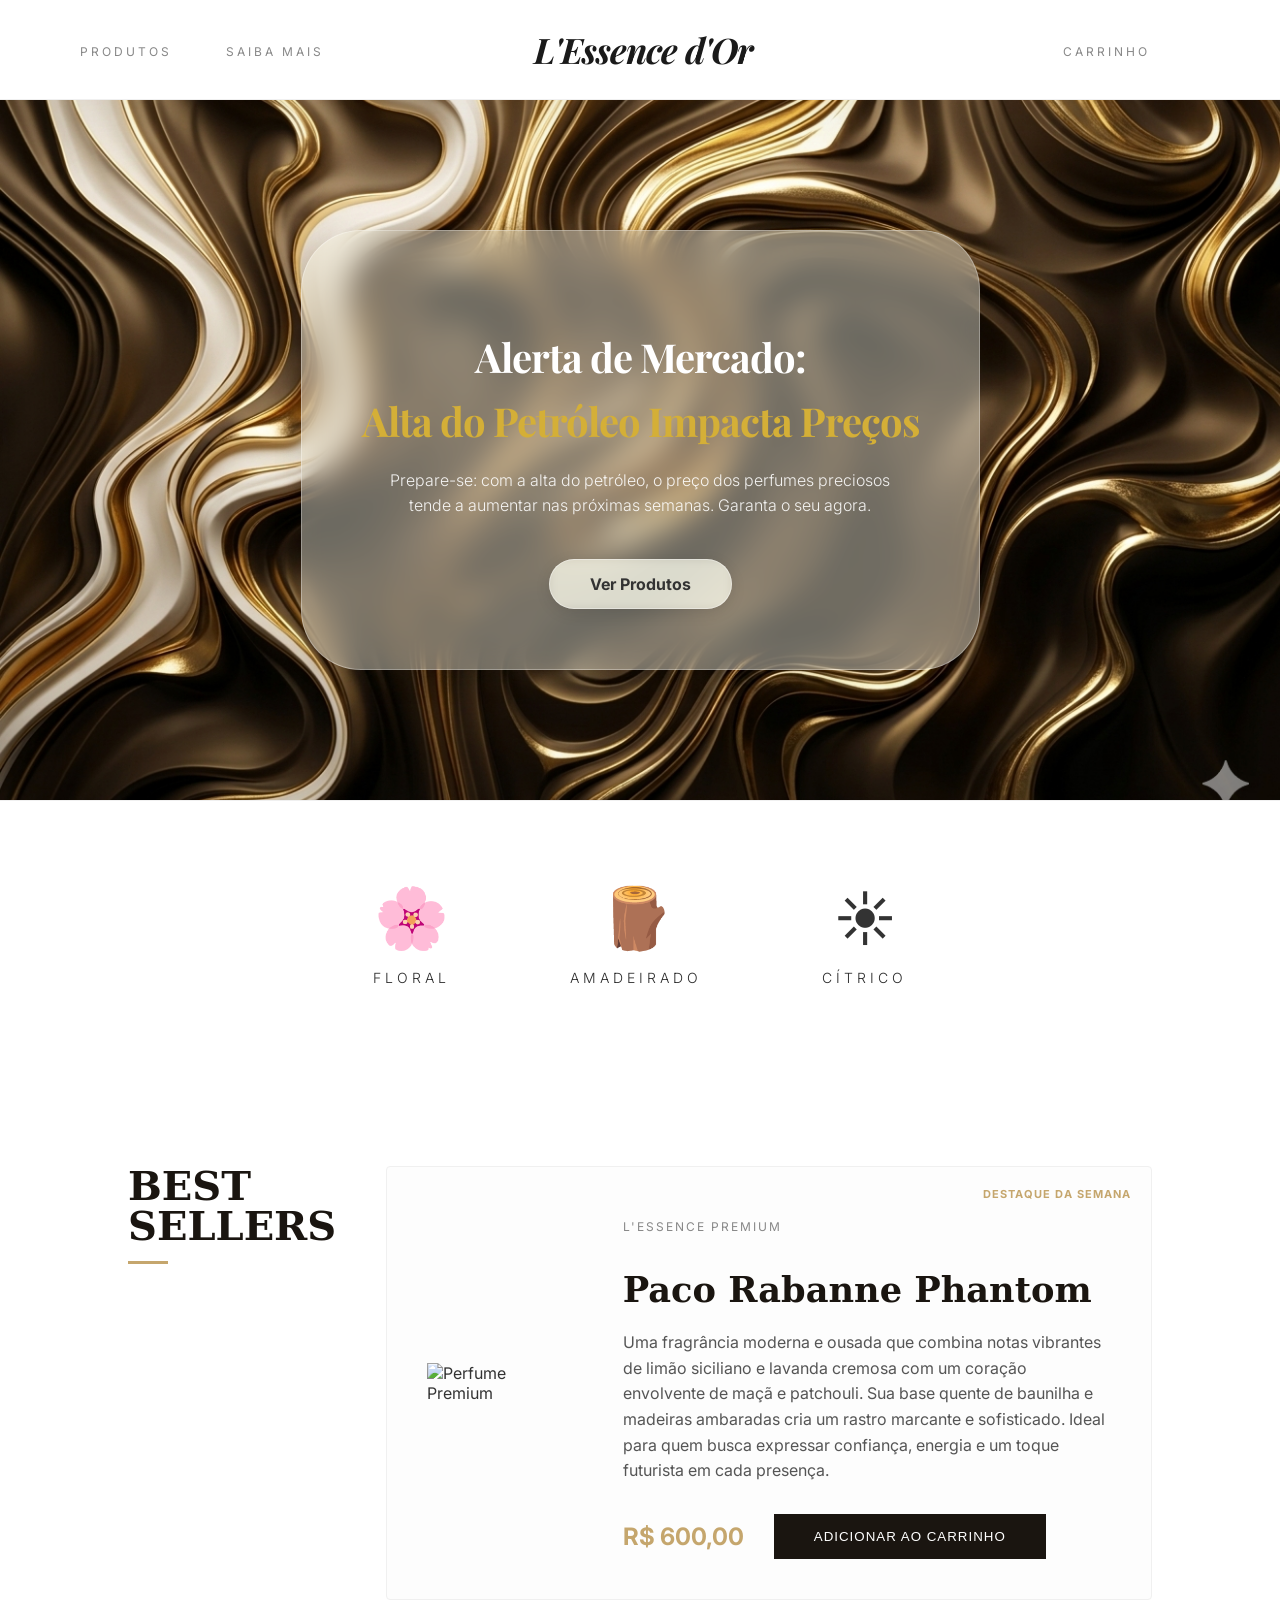
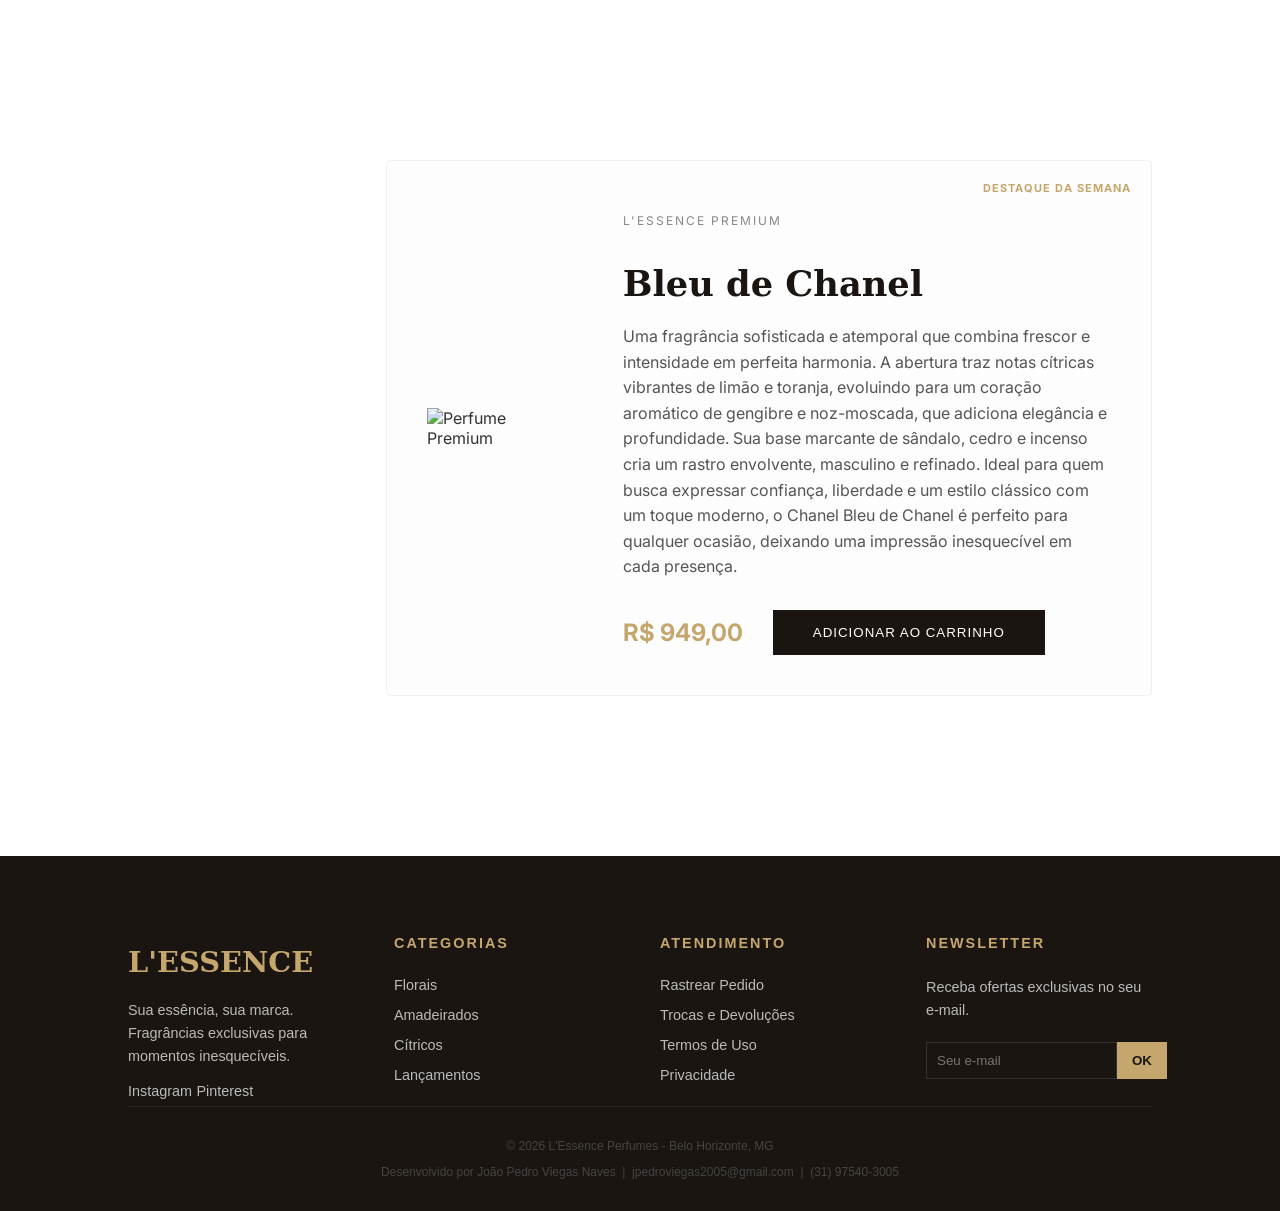
==== commit 51e40f4f: "Detalhes" ====
--- a/index.html
+++ b/index.html
@@ -75,7 +75,7 @@
                 </p>
                 <div class="price-action">
                     <span class="price-tag">R$ 600,00</span>
-                    <button class="btn-primary" onclick="window.location.href='pages/produtos.html'">Adicionar à Sacola</button>
+                    <button class="btn-primary" onclick="window.location.href='pages/produtos.html'">Adicionar ao Carrinho</button>
                 </div>
             </div>
         </div>
@@ -106,7 +106,7 @@
                 </p>
                 <div class="price-action">
                     <span class="price-tag">R$ 949,00</span>
-                    <button class="btn-primary" onclick="window.location.href='pages/produtos.html'">Adicionar à Sacola</button>
+                    <button class="btn-primary" onclick="window.location.href='pages/produtos.html'">Adicionar ao Carrinho</button>
                 </div>
             </div>
         </div>
